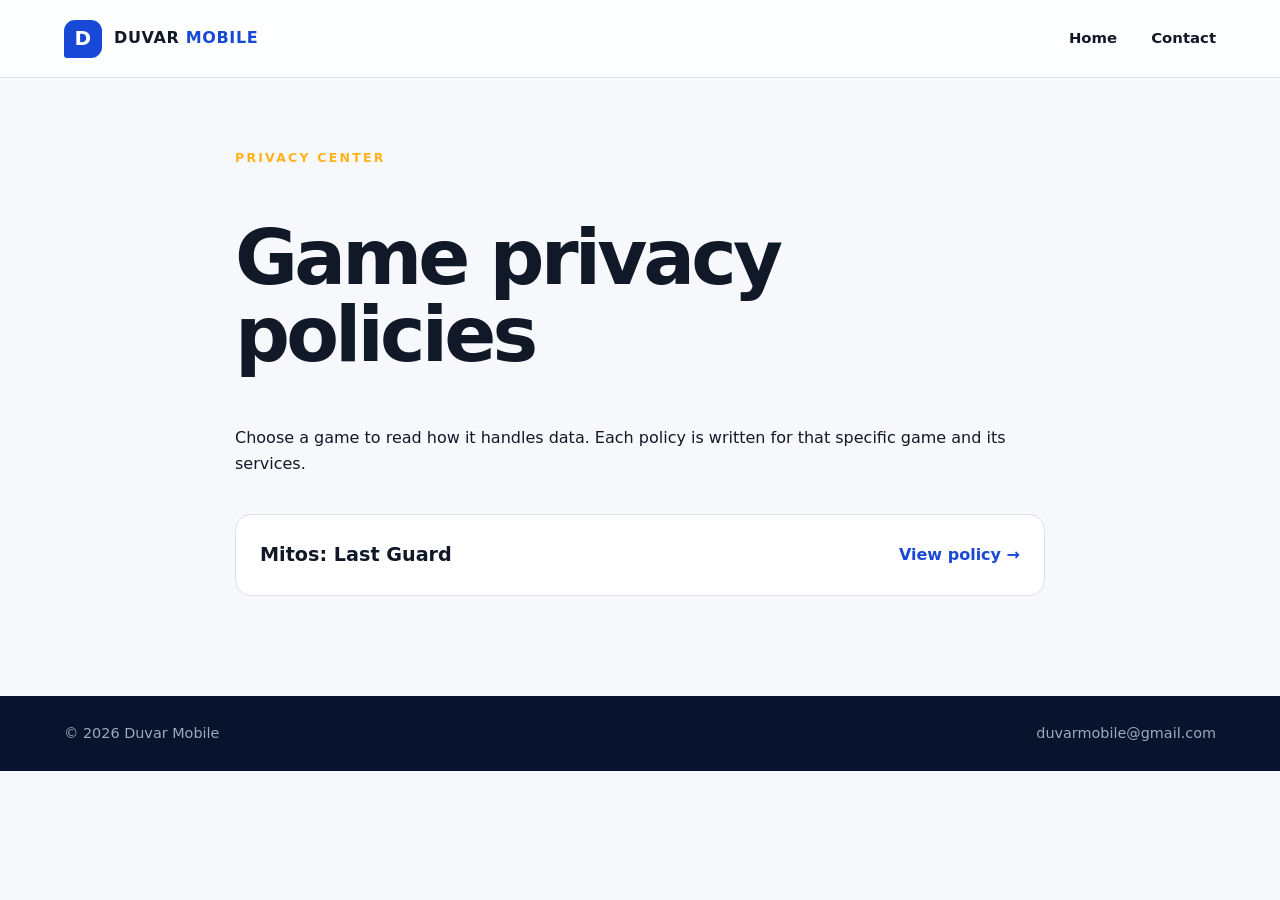
==== privacy/index.html @ 147d5e58 "Add privacy/index.html" ====
<!doctype html>
<html lang="en">
<head>
  <meta charset="utf-8">
  <meta name="viewport" content="width=device-width, initial-scale=1">
  <meta name="description" content="Official privacy policies for games published by Duvar Mobile.">
  <title>Privacy Policies — Duvar Mobile</title>
  <link rel="canonical" href="https://duvarmobile.com/privacy/">
  <link rel="stylesheet" href="/styles.css">
</head>
<body>
  <header class="site-header">
    <a class="brand" href="/" aria-label="Duvar Mobile home"><span class="brand-mark" aria-hidden="true">D</span><span>DUVAR <b>MOBILE</b></span></a>
    <nav aria-label="Main navigation"><a href="/">Home</a><a href="mailto:duvarmobile@gmail.com">Contact</a></nav>
  </header>
  <main class="policy-index">
    <p class="eyebrow">PRIVACY CENTER</p>
    <h1>Game privacy policies</h1>
    <p>Choose a game to read how it handles data. Each policy is written for that specific game and its services.</p>
    <div class="policy-list">
      <a href="/privacy/mitos-last-guard/"><strong>Mitos: Last Guard</strong><span>View policy →</span></a>
    </div>
  </main>
  <footer><span>© 2026 Duvar Mobile</span><span>duvarmobile@gmail.com</span></footer>
</body>
</html>
---- styles.css ----
:root {
  --ink: #111827;
  --muted: #5d6678;
  --paper: #f6f8fc;
  --surface: #ffffff;
  --line: #dbe1eb;
  --blue: #1849d6;
  --blue-dark: #0a266c;
  --gold: #ffb21a;
  --radius: 22px;
  font-family: Inter, ui-sans-serif, system-ui, -apple-system, BlinkMacSystemFont, "Segoe UI", sans-serif;
  color: var(--ink);
  background: var(--paper);
  font-synthesis: none;
}

* { box-sizing: border-box; }
html { scroll-behavior: smooth; }
body { margin: 0; min-width: 320px; line-height: 1.65; }
a { color: inherit; }

.site-header {
  min-height: 78px;
  display: flex;
  align-items: center;
  justify-content: space-between;
  gap: 24px;
  padding: 16px clamp(20px, 5vw, 72px);
  background: rgba(255,255,255,.94);
  border-bottom: 1px solid var(--line);
}

.brand { display: inline-flex; align-items: center; gap: 12px; text-decoration: none; font-weight: 800; letter-spacing: .04em; }
.brand b { color: var(--blue); }
.brand-mark { width: 38px; height: 38px; display: grid; place-items: center; color: white; background: var(--blue); border-radius: 11px 11px 11px 3px; font-size: 1.25rem; }
nav { display: flex; gap: clamp(16px, 3vw, 34px); }
nav a { font-size: .93rem; font-weight: 700; text-decoration: none; }
nav a:hover, nav a:focus-visible { color: var(--blue); }

.hero {
  min-height: 590px;
  display: grid;
  align-content: center;
  padding: 84px clamp(20px, 9vw, 144px);
  color: white;
  background:
    radial-gradient(circle at 82% 22%, rgba(255,178,26,.28), transparent 18rem),
    linear-gradient(135deg, #07183f 0%, #0b318d 64%, #1849d6 100%);
  position: relative;
  overflow: hidden;
}

.hero::after { content: ""; position: absolute; width: 360px; height: 360px; right: -150px; bottom: -190px; border: 64px solid rgba(255,255,255,.08); border-radius: 50%; }
.eyebrow { margin: 0 0 14px; color: var(--gold); font-size: .78rem; font-weight: 900; letter-spacing: .18em; }
.hero h1 { max-width: 860px; margin: 0; font-size: clamp(3rem, 9vw, 7.8rem); line-height: .93; letter-spacing: -.065em; }
.hero h1 span { color: #9dc2ff; }
.hero > p { max-width: 650px; margin: 28px 0; color: #dbe8ff; font-size: clamp(1.05rem, 2vw, 1.3rem); }
.primary-link { width: fit-content; display: inline-flex; gap: 18px; align-items: center; padding: 14px 20px; background: var(--gold); color: #17120a; border-radius: 999px; font-weight: 850; text-decoration: none; }
.primary-link:hover, .primary-link:focus-visible { background: #ffc44c; }

.section { max-width: 1160px; margin: 0 auto; padding: 92px clamp(20px, 5vw, 64px); }
.section-heading { display: flex; align-items: end; justify-content: space-between; gap: 24px; margin-bottom: 34px; }
.section-heading .eyebrow, .contact-strip .eyebrow, .policy-hero .eyebrow { color: var(--blue); }
h2 { margin: 0; font-size: clamp(2rem, 5vw, 3.6rem); line-height: 1.08; letter-spacing: -.04em; }

.game-card { display: grid; grid-template-columns: minmax(100px, .35fr) 1.65fr; min-height: 330px; overflow: hidden; background: var(--surface); border: 1px solid var(--line); border-radius: var(--radius); box-shadow: 0 18px 50px rgba(20,42,85,.08); }
.game-number { display: grid; place-items: center; color: rgba(255,255,255,.9); background: linear-gradient(160deg, var(--blue-dark), var(--blue)); font-size: clamp(3rem, 8vw, 6rem); font-weight: 900; letter-spacing: -.08em; }
.game-copy { align-self: center; padding: clamp(30px, 6vw, 70px); }
.game-platform { margin: 0 0 8px; color: var(--blue); font-size: .8rem; font-weight: 850; letter-spacing: .14em; }
.game-copy h3 { margin: 0; font-size: clamp(2rem, 5vw, 4rem); line-height: 1; letter-spacing: -.045em; }
.game-copy > p { max-width: 660px; color: var(--muted); font-size: 1.05rem; }
.game-links { display: flex; flex-wrap: wrap; gap: 12px; margin-top: 24px; }
.game-links a { padding: 10px 15px; color: var(--blue); background: #edf3ff; border-radius: 10px; font-weight: 800; text-decoration: none; }

.contact-strip { max-width: 1160px; margin: 0 auto 80px; padding: 42px clamp(24px, 5vw, 54px); display: flex; align-items: center; justify-content: space-between; gap: 30px; background: var(--surface); border: 1px solid var(--line); border-radius: var(--radius); }
.contact-strip h2 { font-size: clamp(1.7rem, 4vw, 2.5rem); }
.contact-strip > a { color: var(--blue); font-size: clamp(1rem, 2.3vw, 1.25rem); font-weight: 800; word-break: break-word; }

footer { display: flex; justify-content: space-between; gap: 20px; padding: 26px clamp(20px, 5vw, 72px); color: #9fa9ba; background: #08132e; font-size: .9rem; }

.policy-hero { padding: 72px clamp(20px, 8vw, 128px) 60px; color: white; background: linear-gradient(135deg, #08183e, #123d9e); }
.policy-hero .eyebrow { color: var(--gold); }
.policy-hero h1 { max-width: 900px; margin: 0; font-size: clamp(2.6rem, 7vw, 5.4rem); line-height: .98; letter-spacing: -.055em; }
.policy-hero p { max-width: 760px; margin: 20px 0 0; color: #dbe8ff; font-size: 1.06rem; }
.policy-meta { display: flex; flex-wrap: wrap; gap: 10px 24px; margin-top: 24px; color: #b9cdf9; font-size: .9rem; }

.policy-layout { max-width: 1100px; margin: 0 auto; padding: 54px clamp(20px, 5vw, 64px) 90px; display: grid; grid-template-columns: minmax(190px, 250px) minmax(0, 1fr); gap: clamp(32px, 7vw, 90px); align-items: start; }
.policy-nav { position: sticky; top: 24px; padding: 22px; background: white; border: 1px solid var(--line); border-radius: 16px; }
.policy-nav strong { display: block; margin-bottom: 12px; font-size: .82rem; letter-spacing: .12em; }
.policy-nav a { display: block; padding: 6px 0; color: var(--muted); font-size: .93rem; text-decoration: none; }
.policy-nav a:hover, .policy-nav a:focus-visible { color: var(--blue); }
.policy-content { min-width: 0; }
.policy-content section { padding: 0 0 30px; margin: 0 0 30px; border-bottom: 1px solid var(--line); }
.policy-content section:last-child { border: 0; }
.policy-content h2 { margin: 0 0 12px; font-size: clamp(1.55rem, 3vw, 2.15rem); letter-spacing: -.025em; }
.policy-content h3 { margin: 24px 0 8px; font-size: 1.1rem; }
.policy-content p, .policy-content li { color: #3f4858; }
.policy-content ul { padding-left: 1.25rem; }
.policy-content li + li { margin-top: 8px; }
.policy-content a { color: var(--blue); font-weight: 700; }
.notice { padding: 20px 22px; background: #eaf1ff; border-left: 4px solid var(--blue); border-radius: 4px 14px 14px 4px; }
.policy-index { max-width: 850px; margin: 0 auto; padding: 70px 20px 100px; }
.policy-index h1 { font-size: clamp(2.4rem, 7vw, 4.8rem); line-height: 1; letter-spacing: -.05em; }
.policy-list { margin-top: 36px; }
.policy-list a { display: flex; align-items: center; justify-content: space-between; gap: 20px; padding: 24px; color: inherit; background: white; border: 1px solid var(--line); border-radius: 16px; text-decoration: none; }
.policy-list a:hover, .policy-list a:focus-visible { border-color: var(--blue); }
.policy-list strong { font-size: 1.2rem; }
.policy-list span { color: var(--blue); font-weight: 900; }

@media (max-width: 720px) {
  .site-header { align-items: flex-start; }
  nav { gap: 13px; }
  nav a:first-child { display: none; }
  .hero { min-height: 520px; padding-top: 70px; padding-bottom: 70px; }
  .game-card { grid-template-columns: 1fr; }
  .game-number { min-height: 135px; justify-content: start; padding-left: 30px; }
  .contact-strip, footer { flex-direction: column; align-items: flex-start; }
  .policy-layout { grid-template-columns: 1fr; }
  .policy-nav { position: static; }
}

@media (prefers-reduced-motion: reduce) {
  html { scroll-behavior: auto; }
}
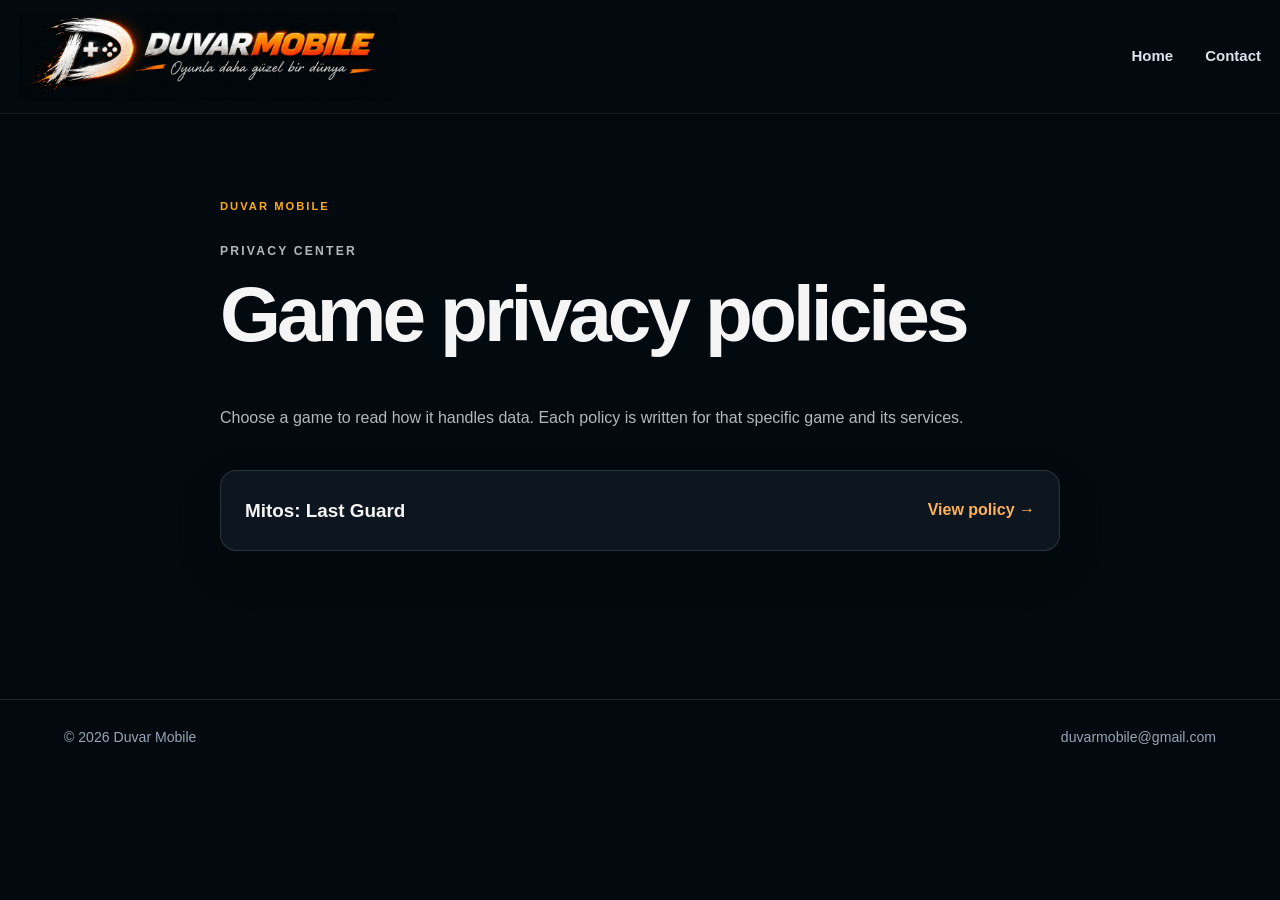
==== commit cbbcbda7: "Apply approved branding to privacy pages and mark Mitos released" ====
--- a/privacy/index.html
+++ b/privacy/index.html
@@ -6,11 +6,12 @@
   <meta name="description" content="Official privacy policies for games published by Duvar Mobile.">
   <title>Privacy Policies — Duvar Mobile</title>
   <link rel="canonical" href="https://duvarmobile.com/privacy/">
-  <link rel="stylesheet" href="/styles.css">
+  <link rel="stylesheet" href="/styles.css?v=20260914">
+  <meta name="theme-color" content="#030a0f">
 </head>
 <body>
   <header class="site-header">
-    <a class="brand" href="/" aria-label="Duvar Mobile home"><span class="brand-mark" aria-hidden="true">D</span><span>DUVAR <b>MOBILE</b></span></a>
+    <a class="brand" href="/" aria-label="Duvar Mobile home"><img src="/assets/duvarmobile-logo.webp" width="768" height="180" alt="DUVARMOBILE — Oyunla daha güzel bir dünya"></a>
     <nav aria-label="Main navigation"><a href="/">Home</a><a href="mailto:duvarmobile@gmail.com">Contact</a></nav>
   </header>
   <main class="policy-index">
--- a/styles.css
+++ b/styles.css
@@ -1,124 +1,17 @@
-:root {
-  --ink: #111827;
-  --muted: #5d6678;
-  --paper: #f6f8fc;
-  --surface: #ffffff;
-  --line: #dbe1eb;
-  --blue: #1849d6;
-  --blue-dark: #0a266c;
-  --gold: #ffb21a;
-  --radius: 22px;
-  font-family: Inter, ui-sans-serif, system-ui, -apple-system, BlinkMacSystemFont, "Segoe UI", sans-serif;
-  color: var(--ink);
-  background: var(--paper);
-  font-synthesis: none;
-}
+:root{--ink:#111827;--muted:#586477;--paper:#f5f7fb;--surface:#fff;--line:#dce2eb;--navy:#07111d;--navy2:#0b1b2c;--orange:#ff6a00;--orange2:#ff9d10;--gold:#ffb21a;--radius:18px;font-family:Inter,ui-sans-serif,system-ui,-apple-system,BlinkMacSystemFont,"Segoe UI",sans-serif;color:var(--ink);background:var(--paper)}
+*{box-sizing:border-box}html{scroll-behavior:smooth}body{margin:0;min-width:320px;line-height:1.65;background:var(--paper)}a{color:inherit}
+.site-header{min-height:76px;display:flex;align-items:center;justify-content:space-between;gap:24px;padding:12px clamp(20px,5vw,72px);color:#f7f9fc;background:linear-gradient(110deg,#050d16,#0a1725);border-bottom:1px solid rgba(255,255,255,.09)}
+.brand{display:inline-flex;align-items:center;gap:8px;color:#fff;text-decoration:none;font-weight:950;font-style:italic;letter-spacing:-.035em}.brand b{color:var(--orange2)}.brand-mark{position:relative;width:50px;height:46px;display:grid;place-items:center;color:white;background:transparent;border-radius:0;font-size:2.8rem;line-height:1;font-weight:1000;transform:skewX(-9deg);text-shadow:0 0 16px rgba(255,255,255,.15)}.brand-mark:after{content:'+••';position:absolute;left:20px;top:17px;padding:1px 3px;color:#07111d;background:#fff;border-radius:7px;font-size:.42rem;letter-spacing:.03em;transform:skewX(9deg)}
+.site-header nav{display:flex;gap:clamp(15px,3vw,32px)}.site-header nav a{color:#dbe3ec;font-size:.9rem;font-weight:750;text-decoration:none}.site-header nav a:hover,.site-header nav a:focus-visible{color:#ffad50}
+.eyebrow{margin:0 0 13px;color:var(--orange);font-size:.76rem;font-weight:900;letter-spacing:.18em}.policy-hero{padding:74px clamp(20px,8vw,128px) 62px;color:white;background:radial-gradient(circle at 82% 18%,rgba(255,113,0,.18),transparent 22rem),linear-gradient(135deg,#07111d,#102a43)}.policy-hero .eyebrow{color:var(--orange2)}.policy-hero h1{max-width:900px;margin:0;font-size:clamp(2.7rem,7vw,5.5rem);line-height:.98;letter-spacing:-.055em}.policy-hero p{max-width:760px;margin:20px 0 0;color:#c7d3df;font-size:1.04rem}.policy-meta{display:flex;flex-wrap:wrap;gap:10px 24px;margin-top:25px;color:#95a9bd;font-size:.88rem}
+.policy-layout{max-width:1120px;margin:0 auto;padding:56px clamp(20px,5vw,64px) 92px;display:grid;grid-template-columns:minmax(190px,250px) minmax(0,1fr);gap:clamp(34px,7vw,90px);align-items:start}.policy-nav{position:sticky;top:24px;padding:22px;background:#fff;border:1px solid var(--line);border-radius:16px;box-shadow:0 14px 40px rgba(21,42,72,.06)}.policy-nav strong{display:block;margin-bottom:12px;font-size:.8rem;letter-spacing:.12em}.policy-nav a{display:block;padding:6px 0;color:var(--muted);font-size:.92rem;text-decoration:none}.policy-nav a:hover,.policy-nav a:focus-visible{color:var(--orange)}.policy-content{min-width:0}.policy-content section{padding:0 0 30px;margin:0 0 30px;border-bottom:1px solid var(--line)}.policy-content section:last-child{border:0}.policy-content h2{margin:0 0 12px;font-size:clamp(1.55rem,3vw,2.15rem);letter-spacing:-.025em}.policy-content h3{margin:24px 0 8px;font-size:1.08rem}.policy-content p,.policy-content li{color:#3f4958}.policy-content ul{padding-left:1.25rem}.policy-content li+li{margin-top:8px}.policy-content a{color:#d95100;font-weight:700}.notice{padding:20px 22px;background:#fff3e8;border-left:4px solid var(--orange);border-radius:4px 14px 14px 4px}
+.policy-index{max-width:880px;margin:0 auto;padding:78px 20px 110px}.policy-index:before{content:'DUVAR MOBILE';display:inline-block;margin-bottom:26px;color:#7b8796;font-size:.7rem;font-weight:900;letter-spacing:.18em}.policy-index h1{margin-top:0;font-size:clamp(2.5rem,7vw,4.9rem);line-height:1;letter-spacing:-.05em}.policy-index>p{color:var(--muted)}.policy-list{margin-top:38px}.policy-list a{display:flex;align-items:center;justify-content:space-between;gap:20px;padding:24px;color:inherit;background:white;border:1px solid var(--line);border-radius:16px;text-decoration:none;box-shadow:0 16px 45px rgba(20,42,72,.05)}.policy-list a:hover,.policy-list a:focus-visible{border-color:#ff8a34}.policy-list strong{font-size:1.18rem}.policy-list span{color:#e95b00;font-weight:900}
+.primary-link{width:fit-content;display:inline-flex;align-items:center;gap:12px;margin-top:15px;padding:12px 18px;color:#fff;background:linear-gradient(135deg,var(--orange2),#ff5114);border-radius:12px;font-weight:850;text-decoration:none}
+body>footer{display:flex;justify-content:space-between;gap:20px;padding:26px clamp(20px,5vw,72px);color:#98a5b5;background:#050d16;font-size:.88rem}body>footer a{color:#d9e0e8}
+@media(max-width:720px){.site-header{align-items:flex-start;flex-direction:column;gap:4px}.site-header nav{gap:14px;padding-bottom:8px}.policy-layout{grid-template-columns:1fr}.policy-nav{position:static}.policy-hero{padding-top:58px}.policy-index{padding-top:58px}body>footer{flex-direction:column;align-items:flex-start}}
+@media(prefers-reduced-motion:reduce){html{scroll-behavior:auto}}
 
-* { box-sizing: border-box; }
-html { scroll-behavior: smooth; }
-body { margin: 0; min-width: 320px; line-height: 1.65; }
-a { color: inherit; }
-
-.site-header {
-  min-height: 78px;
-  display: flex;
-  align-items: center;
-  justify-content: space-between;
-  gap: 24px;
-  padding: 16px clamp(20px, 5vw, 72px);
-  background: rgba(255,255,255,.94);
-  border-bottom: 1px solid var(--line);
-}
-
-.brand { display: inline-flex; align-items: center; gap: 12px; text-decoration: none; font-weight: 800; letter-spacing: .04em; }
-.brand b { color: var(--blue); }
-.brand-mark { width: 38px; height: 38px; display: grid; place-items: center; color: white; background: var(--blue); border-radius: 11px 11px 11px 3px; font-size: 1.25rem; }
-nav { display: flex; gap: clamp(16px, 3vw, 34px); }
-nav a { font-size: .93rem; font-weight: 700; text-decoration: none; }
-nav a:hover, nav a:focus-visible { color: var(--blue); }
-
-.hero {
-  min-height: 590px;
-  display: grid;
-  align-content: center;
-  padding: 84px clamp(20px, 9vw, 144px);
-  color: white;
-  background:
-    radial-gradient(circle at 82% 22%, rgba(255,178,26,.28), transparent 18rem),
-    linear-gradient(135deg, #07183f 0%, #0b318d 64%, #1849d6 100%);
-  position: relative;
-  overflow: hidden;
-}
-
-.hero::after { content: ""; position: absolute; width: 360px; height: 360px; right: -150px; bottom: -190px; border: 64px solid rgba(255,255,255,.08); border-radius: 50%; }
-.eyebrow { margin: 0 0 14px; color: var(--gold); font-size: .78rem; font-weight: 900; letter-spacing: .18em; }
-.hero h1 { max-width: 860px; margin: 0; font-size: clamp(3rem, 9vw, 7.8rem); line-height: .93; letter-spacing: -.065em; }
-.hero h1 span { color: #9dc2ff; }
-.hero > p { max-width: 650px; margin: 28px 0; color: #dbe8ff; font-size: clamp(1.05rem, 2vw, 1.3rem); }
-.primary-link { width: fit-content; display: inline-flex; gap: 18px; align-items: center; padding: 14px 20px; background: var(--gold); color: #17120a; border-radius: 999px; font-weight: 850; text-decoration: none; }
-.primary-link:hover, .primary-link:focus-visible { background: #ffc44c; }
-
-.section { max-width: 1160px; margin: 0 auto; padding: 92px clamp(20px, 5vw, 64px); }
-.section-heading { display: flex; align-items: end; justify-content: space-between; gap: 24px; margin-bottom: 34px; }
-.section-heading .eyebrow, .contact-strip .eyebrow, .policy-hero .eyebrow { color: var(--blue); }
-h2 { margin: 0; font-size: clamp(2rem, 5vw, 3.6rem); line-height: 1.08; letter-spacing: -.04em; }
-
-.game-card { display: grid; grid-template-columns: minmax(100px, .35fr) 1.65fr; min-height: 330px; overflow: hidden; background: var(--surface); border: 1px solid var(--line); border-radius: var(--radius); box-shadow: 0 18px 50px rgba(20,42,85,.08); }
-.game-number { display: grid; place-items: center; color: rgba(255,255,255,.9); background: linear-gradient(160deg, var(--blue-dark), var(--blue)); font-size: clamp(3rem, 8vw, 6rem); font-weight: 900; letter-spacing: -.08em; }
-.game-copy { align-self: center; padding: clamp(30px, 6vw, 70px); }
-.game-platform { margin: 0 0 8px; color: var(--blue); font-size: .8rem; font-weight: 850; letter-spacing: .14em; }
-.game-copy h3 { margin: 0; font-size: clamp(2rem, 5vw, 4rem); line-height: 1; letter-spacing: -.045em; }
-.game-copy > p { max-width: 660px; color: var(--muted); font-size: 1.05rem; }
-.game-links { display: flex; flex-wrap: wrap; gap: 12px; margin-top: 24px; }
-.game-links a { padding: 10px 15px; color: var(--blue); background: #edf3ff; border-radius: 10px; font-weight: 800; text-decoration: none; }
-
-.contact-strip { max-width: 1160px; margin: 0 auto 80px; padding: 42px clamp(24px, 5vw, 54px); display: flex; align-items: center; justify-content: space-between; gap: 30px; background: var(--surface); border: 1px solid var(--line); border-radius: var(--radius); }
-.contact-strip h2 { font-size: clamp(1.7rem, 4vw, 2.5rem); }
-.contact-strip > a { color: var(--blue); font-size: clamp(1rem, 2.3vw, 1.25rem); font-weight: 800; word-break: break-word; }
-
-footer { display: flex; justify-content: space-between; gap: 20px; padding: 26px clamp(20px, 5vw, 72px); color: #9fa9ba; background: #08132e; font-size: .9rem; }
-
-.policy-hero { padding: 72px clamp(20px, 8vw, 128px) 60px; color: white; background: linear-gradient(135deg, #08183e, #123d9e); }
-.policy-hero .eyebrow { color: var(--gold); }
-.policy-hero h1 { max-width: 900px; margin: 0; font-size: clamp(2.6rem, 7vw, 5.4rem); line-height: .98; letter-spacing: -.055em; }
-.policy-hero p { max-width: 760px; margin: 20px 0 0; color: #dbe8ff; font-size: 1.06rem; }
-.policy-meta { display: flex; flex-wrap: wrap; gap: 10px 24px; margin-top: 24px; color: #b9cdf9; font-size: .9rem; }
-
-.policy-layout { max-width: 1100px; margin: 0 auto; padding: 54px clamp(20px, 5vw, 64px) 90px; display: grid; grid-template-columns: minmax(190px, 250px) minmax(0, 1fr); gap: clamp(32px, 7vw, 90px); align-items: start; }
-.policy-nav { position: sticky; top: 24px; padding: 22px; background: white; border: 1px solid var(--line); border-radius: 16px; }
-.policy-nav strong { display: block; margin-bottom: 12px; font-size: .82rem; letter-spacing: .12em; }
-.policy-nav a { display: block; padding: 6px 0; color: var(--muted); font-size: .93rem; text-decoration: none; }
-.policy-nav a:hover, .policy-nav a:focus-visible { color: var(--blue); }
-.policy-content { min-width: 0; }
-.policy-content section { padding: 0 0 30px; margin: 0 0 30px; border-bottom: 1px solid var(--line); }
-.policy-content section:last-child { border: 0; }
-.policy-content h2 { margin: 0 0 12px; font-size: clamp(1.55rem, 3vw, 2.15rem); letter-spacing: -.025em; }
-.policy-content h3 { margin: 24px 0 8px; font-size: 1.1rem; }
-.policy-content p, .policy-content li { color: #3f4858; }
-.policy-content ul { padding-left: 1.25rem; }
-.policy-content li + li { margin-top: 8px; }
-.policy-content a { color: var(--blue); font-weight: 700; }
-.notice { padding: 20px 22px; background: #eaf1ff; border-left: 4px solid var(--blue); border-radius: 4px 14px 14px 4px; }
-.policy-index { max-width: 850px; margin: 0 auto; padding: 70px 20px 100px; }
-.policy-index h1 { font-size: clamp(2.4rem, 7vw, 4.8rem); line-height: 1; letter-spacing: -.05em; }
-.policy-list { margin-top: 36px; }
-.policy-list a { display: flex; align-items: center; justify-content: space-between; gap: 20px; padding: 24px; color: inherit; background: white; border: 1px solid var(--line); border-radius: 16px; text-decoration: none; }
-.policy-list a:hover, .policy-list a:focus-visible { border-color: var(--blue); }
-.policy-list strong { font-size: 1.2rem; }
-.policy-list span { color: var(--blue); font-weight: 900; }
-
-@media (max-width: 720px) {
-  .site-header { align-items: flex-start; }
-  nav { gap: 13px; }
-  nav a:first-child { display: none; }
-  .hero { min-height: 520px; padding-top: 70px; padding-bottom: 70px; }
-  .game-card { grid-template-columns: 1fr; }
-  .game-number { min-height: 135px; justify-content: start; padding-left: 30px; }
-  .contact-strip, footer { flex-direction: column; align-items: flex-start; }
-  .policy-layout { grid-template-columns: 1fr; }
-  .policy-nav { position: static; }
-}
-
-@media (prefers-reduced-motion: reduce) {
-  html { scroll-behavior: auto; }
-}
+/* Shared branding with the approved homepage. */
+:root{--ink:#f5f5f6;--muted:#b3b7bf;--paper:#030a0f;--surface:#0d161f;--line:#ffffff20;--navy:#030a0f;--navy2:#091119;--orange:#ff8300;--orange2:#ffab19;color-scheme:dark;font-family:Arial,Helvetica,system-ui,sans-serif}
+body{min-width:0}.site-header{background:#030a0f;min-height:104px;padding:12px max(19px,calc((100% - 1320px)/2));border-bottom:1px solid #ffffff15}.brand{display:block;width:380px;max-width:65%;line-height:0}.brand img{display:block;width:100%;height:auto;aspect-ratio:4.27/1;object-fit:cover}.site-header nav a{font-size:15px}.policy-hero{position:relative;background:linear-gradient(90deg,#030a0ff2,#030a0fbb 60%,#030a0f80),url('/assets/duvarmobile-world.webp') right 45%/cover no-repeat;border-bottom:1px solid var(--line)}.policy-hero h1{color:#fff}.policy-hero p{color:#c4c6cc}.policy-meta{color:#afb4be;overflow-wrap:anywhere}.policy-nav{background:var(--surface);box-shadow:0 14px 40px #0003}.policy-content p,.policy-content li{color:#bec3cb}.policy-content a{color:#ffb25a}.notice{background:#ff830010;color:#d5d7db}.policy-index{min-height:65vh}.policy-index:before{color:#ffab19}.policy-list a{background:var(--surface);box-shadow:0 16px 45px #0003}.policy-list span{color:#ffb25a}.policy-list strong{color:#f5f5f6}.primary-link{border:1px solid #ffc64c;box-shadow:0 0 20px #ff690045}body>footer{background:#030a0f;border-top:1px solid var(--line)}a:focus-visible{outline:2px solid #ffab19;outline-offset:5px}.policy-content section{scroll-margin-top:24px}
+@media(max-width:720px){.site-header{min-height:68px;gap:12px;padding:12px 19px 16px}.brand{width:260px;max-width:85%}.site-header nav{gap:24px;padding:0;flex-wrap:wrap}.site-header nav a{font-size:16px;display:block;padding:5px 0}.policy-hero{padding:42px 20px;background-position:65% 45%}.policy-hero h1{font-size:clamp(2.5rem,10vw,4rem);line-height:1.08}.policy-hero p{font-size:16px}.policy-meta{font-size:14px}.policy-layout{padding:30px 20px 60px;gap:34px}.policy-nav{display:grid;grid-template-columns:repeat(2,minmax(0,1fr));gap:2px 14px;padding:20px}.policy-nav strong{grid-column:1/-1}.policy-nav a{font-size:14px;padding:8px 0}.policy-index{padding:42px 20px 64px}.policy-index h1{font-size:clamp(2.3rem,10vw,4rem)}.policy-list a{flex-wrap:wrap}.policy-content{overflow-wrap:anywhere}.policy-content p,.policy-content li{font-size:16px}}
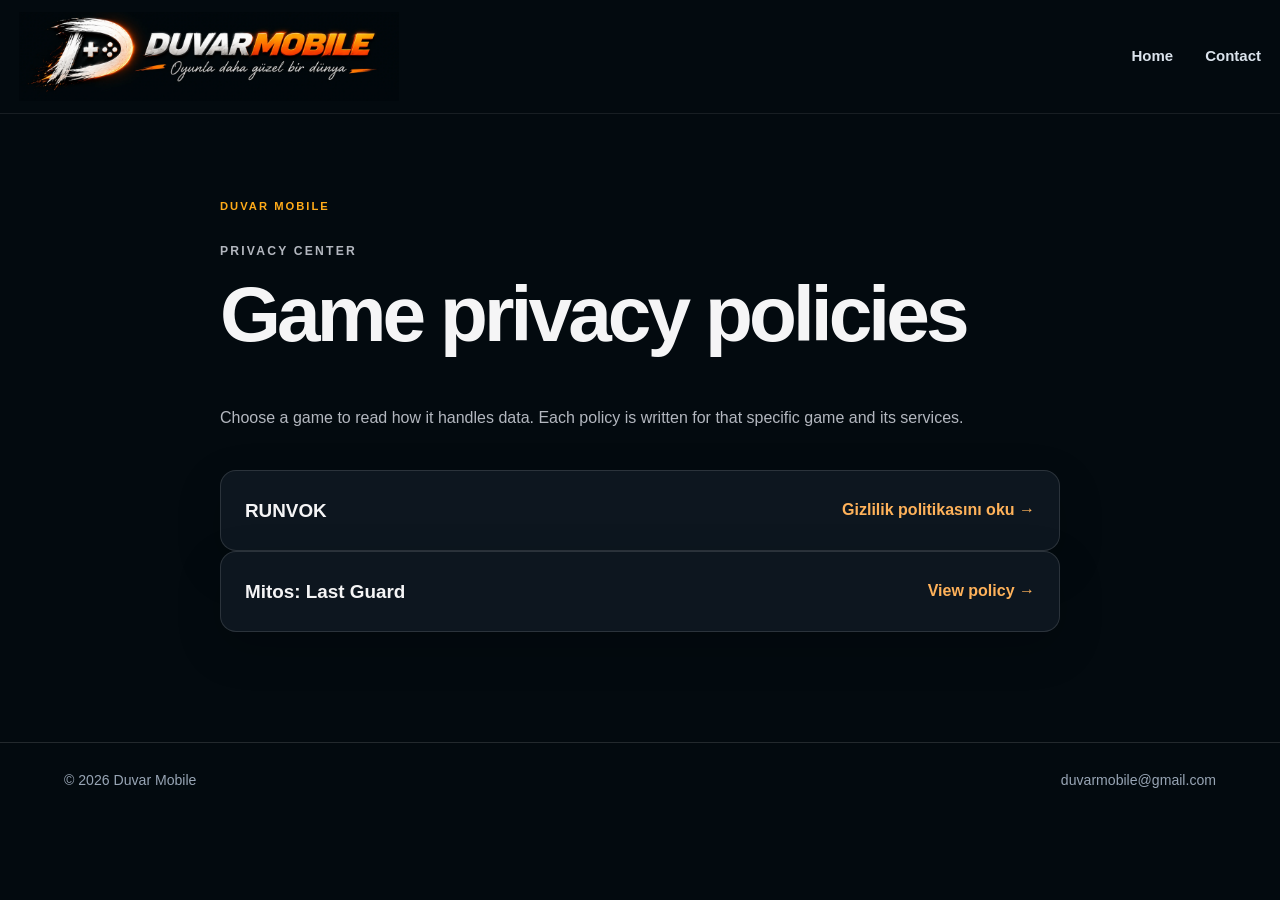
==== commit 4a50d983: "Link RUNVOK from the privacy center" ====
--- a/privacy/index.html
+++ b/privacy/index.html
@@ -19,6 +19,7 @@
     <h1>Game privacy policies</h1>
     <p>Choose a game to read how it handles data. Each policy is written for that specific game and its services.</p>
     <div class="policy-list">
+      <a href="/privacy/runvok/"><strong>RUNVOK</strong><span>Gizlilik politikasını oku →</span></a>
       <a href="/privacy/mitos-last-guard/"><strong>Mitos: Last Guard</strong><span>View policy →</span></a>
     </div>
   </main>
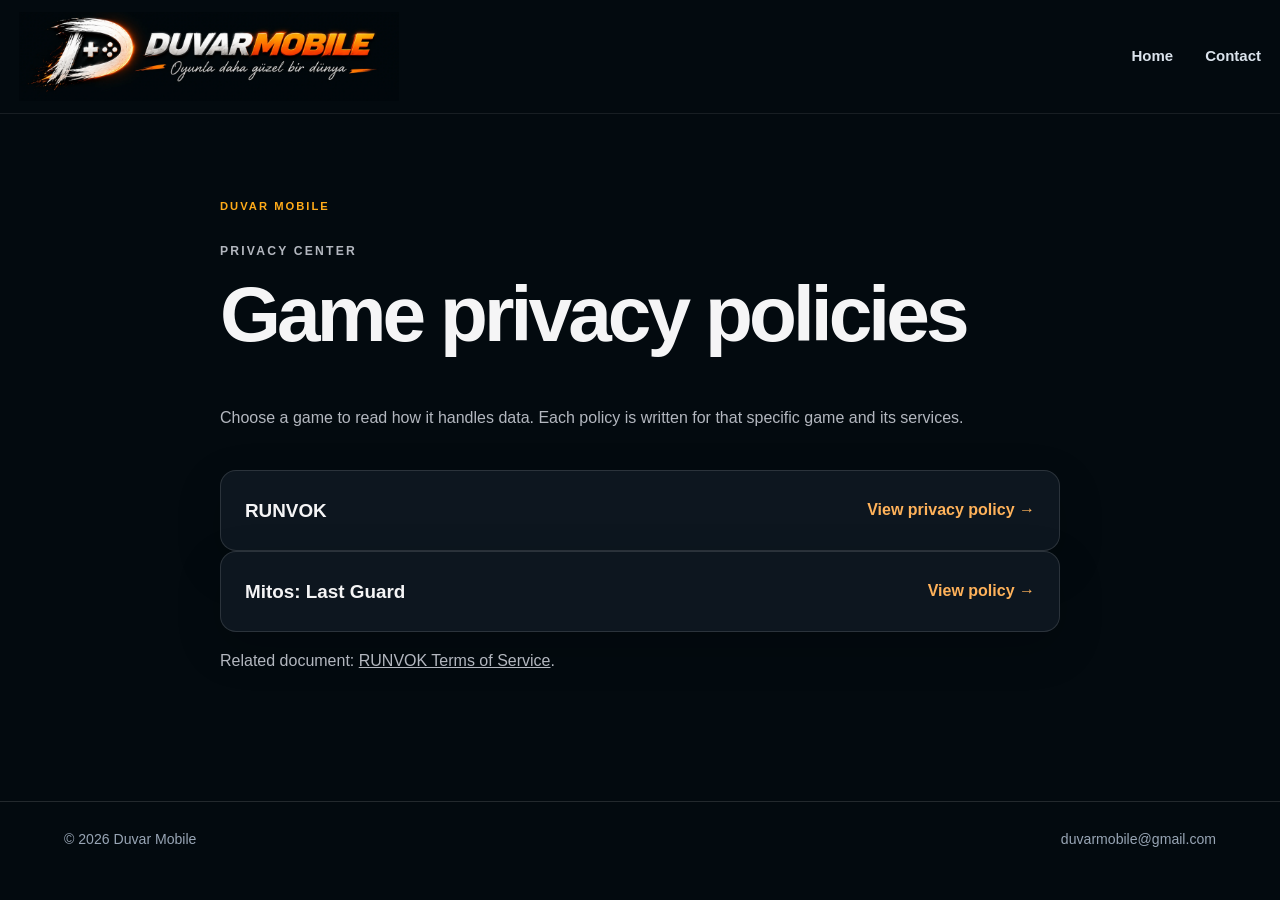
==== commit dbd48208: "Update RUNVOK Google data disclosures and publish terms of service" ====
--- a/privacy/index.html
+++ b/privacy/index.html
@@ -19,9 +19,10 @@
     <h1>Game privacy policies</h1>
     <p>Choose a game to read how it handles data. Each policy is written for that specific game and its services.</p>
     <div class="policy-list">
-      <a href="/privacy/runvok/"><strong>RUNVOK</strong><span>Gizlilik politikasını oku →</span></a>
+      <a href="/privacy/runvok/"><strong>RUNVOK</strong><span>View privacy policy →</span></a>
       <a href="/privacy/mitos-last-guard/"><strong>Mitos: Last Guard</strong><span>View policy →</span></a>
     </div>
+    <p>Related document: <a href="/terms/runvok/">RUNVOK Terms of Service</a>.</p>
   </main>
   <footer><span>© 2026 Duvar Mobile</span><span>duvarmobile@gmail.com</span></footer>
 </body>
